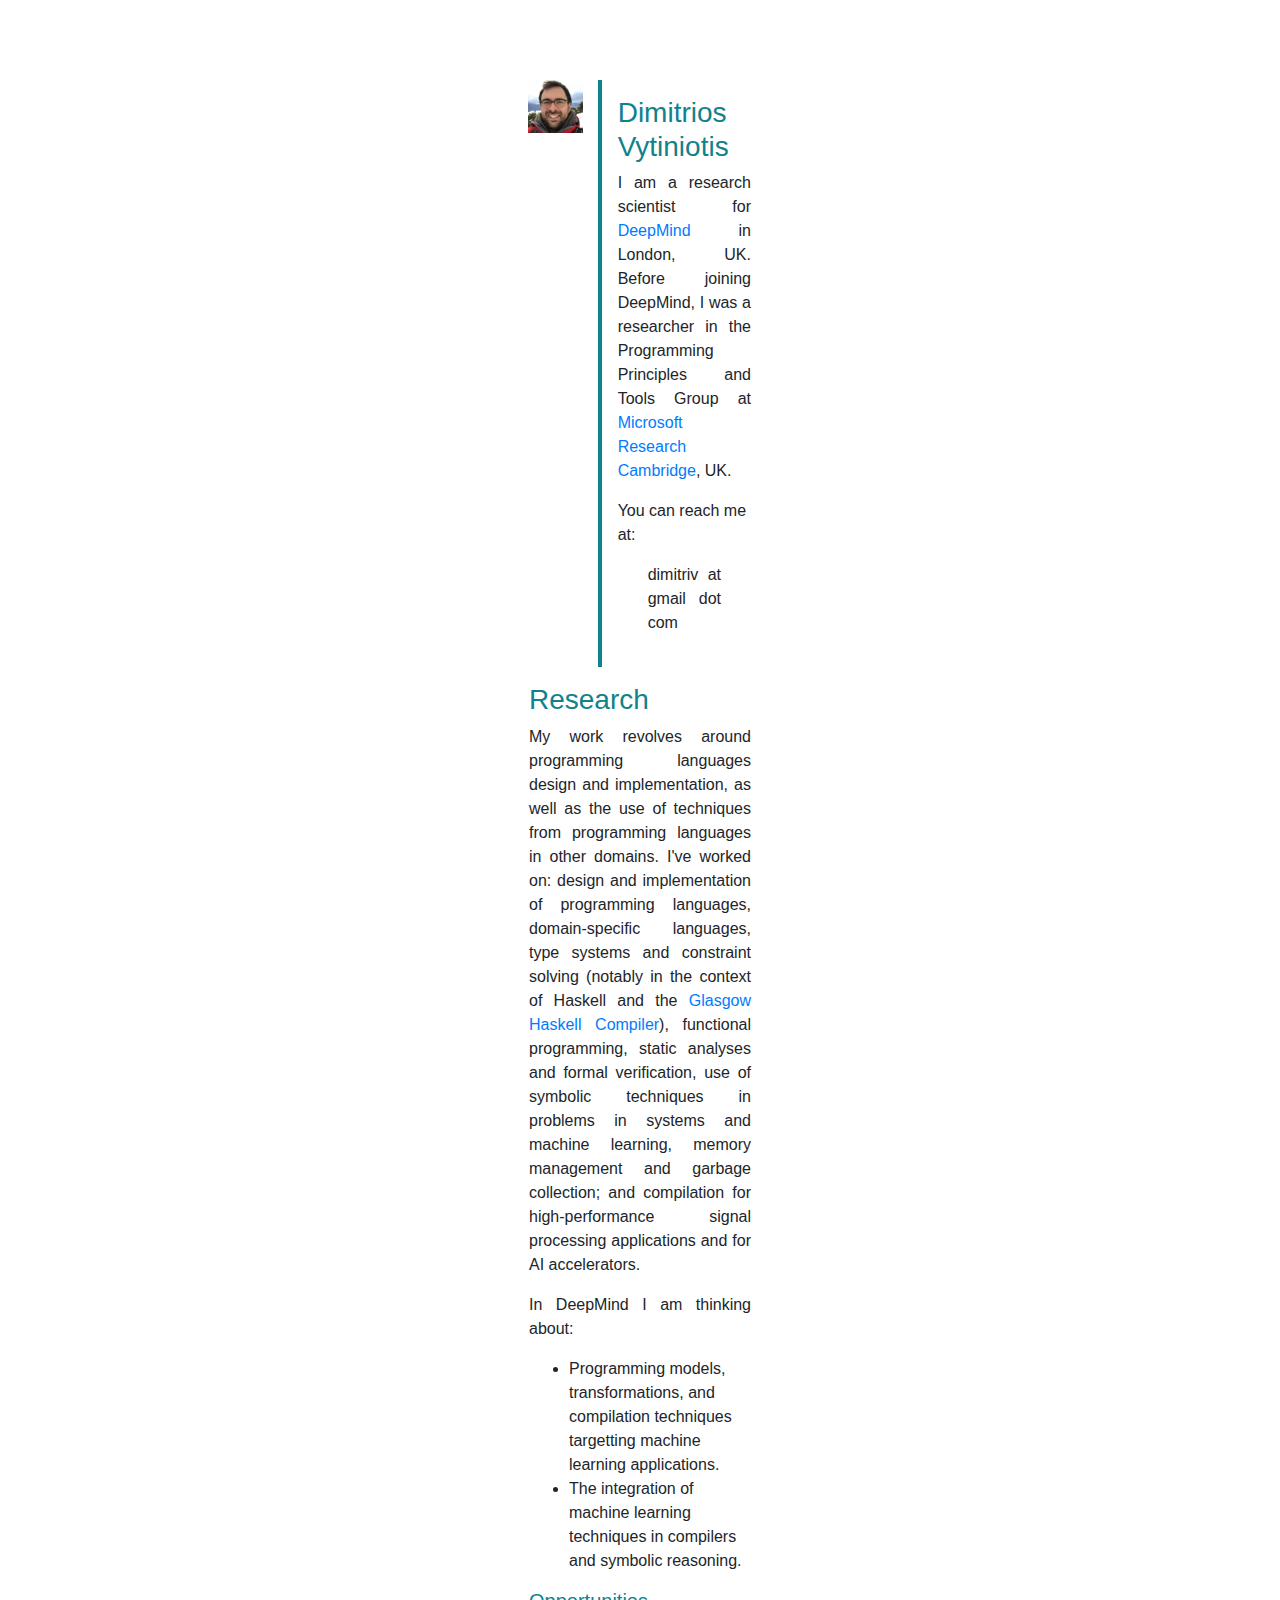
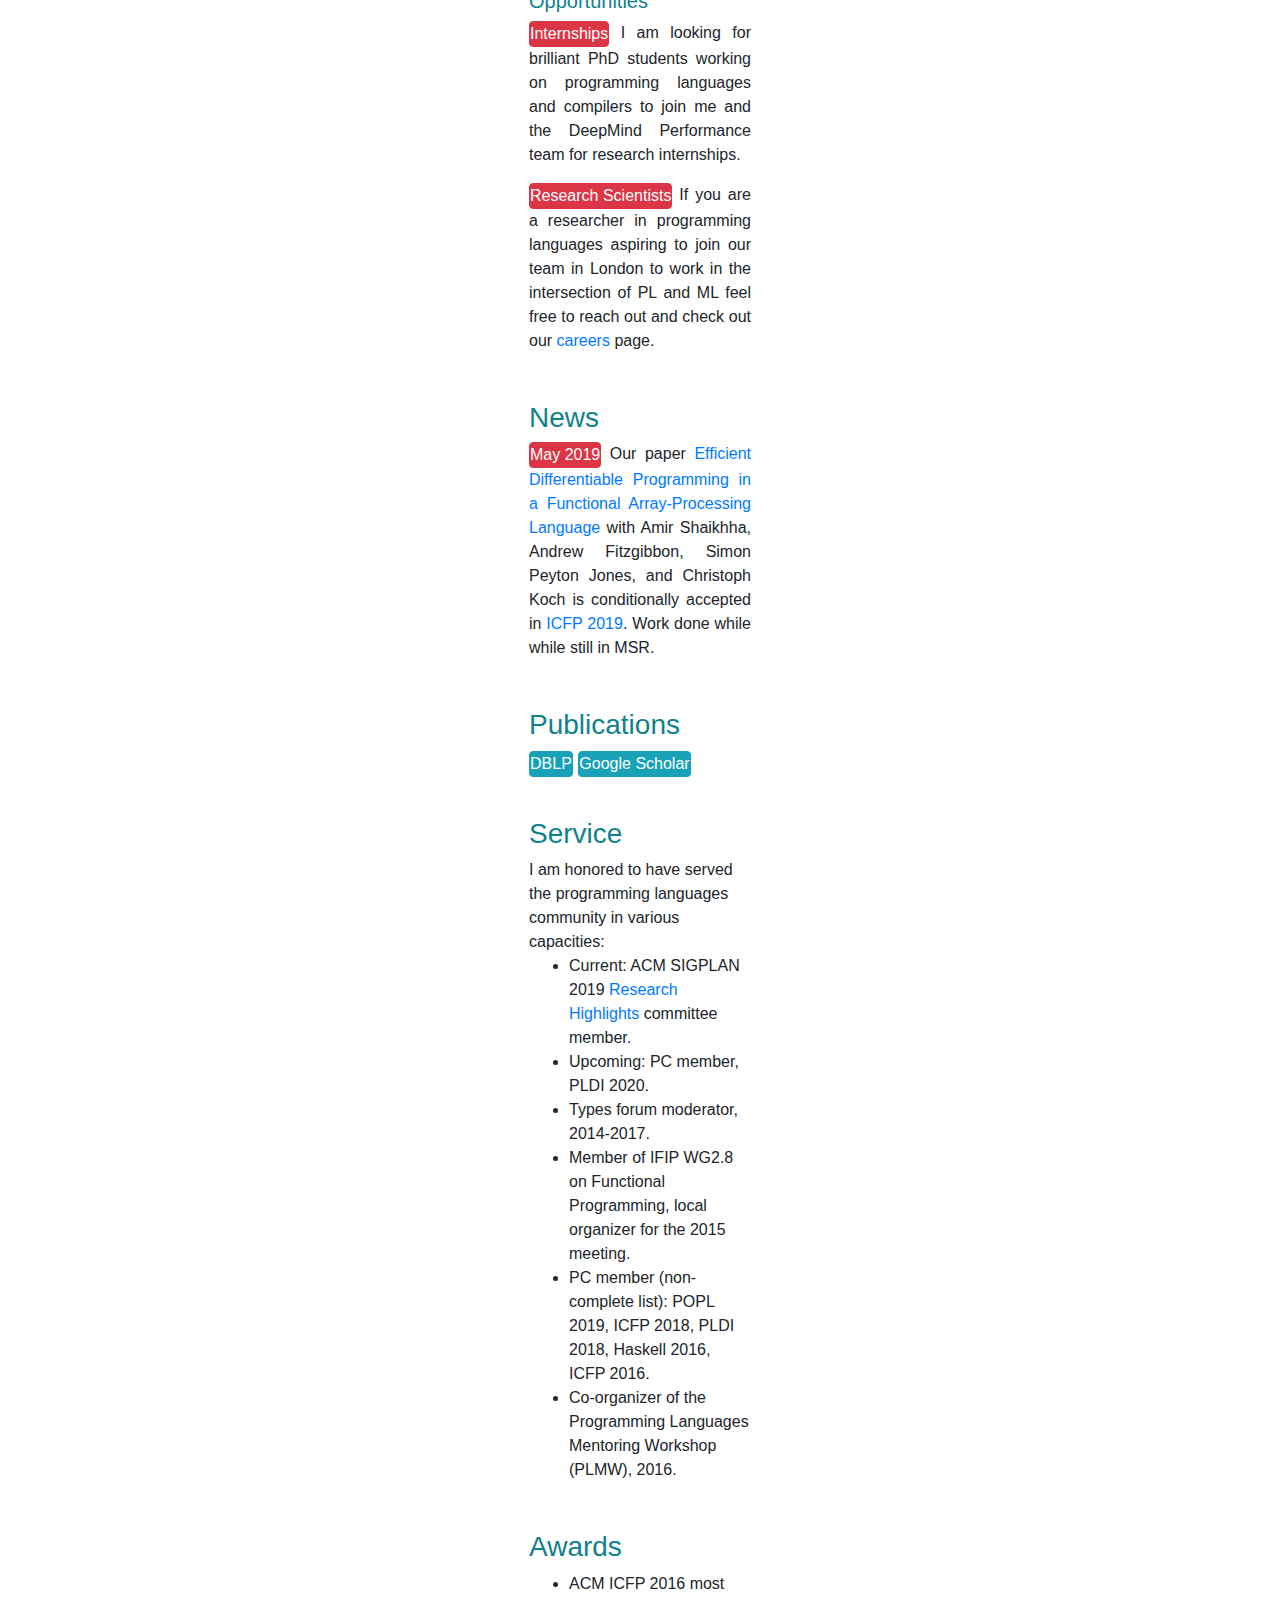
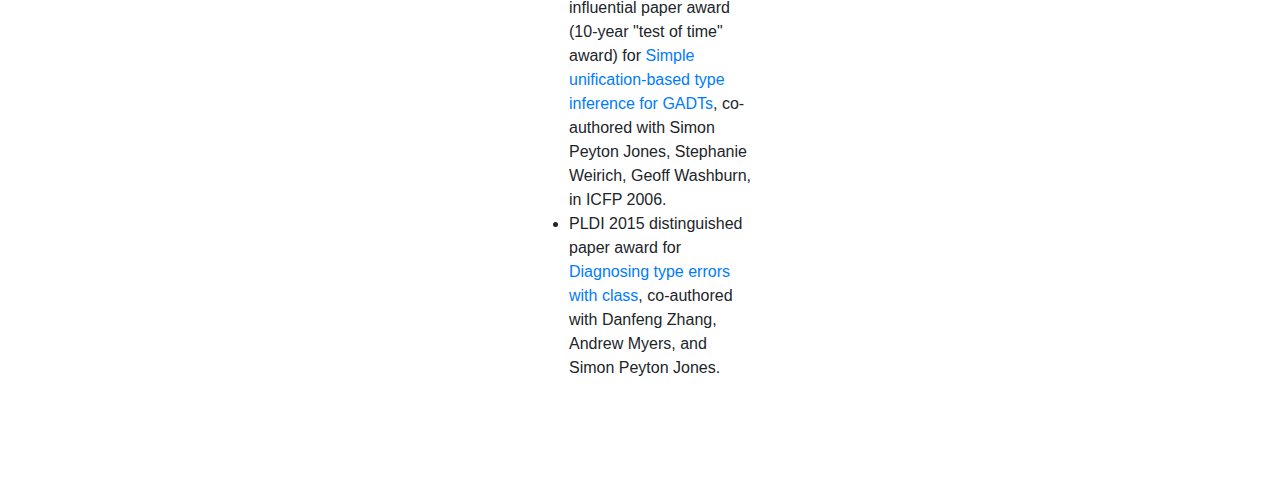
==== index.html @ 54e244bd "Initial page." ====
<!doctype html>
<html lang="en"> 
  <head>
    <!-- Required meta tags -->
    <meta charset="utf-8">
    <meta name="viewport" content="width=device-width, initial-scale=1, shrink-to-fit=no">

    <!-- Bootstrap CSS -->
    <link rel="stylesheet"
          href="https://stackpath.bootstrapcdn.com/bootstrap/4.3.1/css/bootstrap.min.css"
          integrity="sha384-ggOyR0iXCbMQv3Xipma34MD+dH/1fQ784/j6cY/iJTQUOhcWr7x9JvoRxT2MZw1T"
          crossorigin="anonymous">
    <link rel="stylesheet" type="text/css" href="css/main.css">
<link rel="stylesheet" href="https://use.fontawesome.com/releases/v5.6.3/css/all.css" integrity="sha384-UHRtZLI+pbxtHCWp1t77Bi1L4ZtiqrqD80Kn4Z8NTSRyMA2Fd33n5dQ8lWUE00s/" crossorigin="anonymous">    

    <!-- Optional JavaScript -->
    <!-- jQuery first, then Popper.js, then Bootstrap JS -->
    <script src="https://code.jquery.com/jquery-3.3.1.slim.min.js"
            integrity="sha384-q8i/X+965DzO0rT7abK41JStQIAqVgRVzpbzo5smXKp4YfRvH+8abtTE1Pi6jizo"
            crossorigin="anonymous"></script>
    <script src="https://cdnjs.cloudflare.com/ajax/libs/popper.js/1.14.7/umd/popper.min.js"
            integrity="sha384-UO2eT0CpHqdSJQ6hJty5KVphtPhzWj9WO1clHTMGa3JDZwrnQq4sF86dIHNDz0W1"
            crossorigin="anonymous"></script>
    <script src="https://stackpath.bootstrapcdn.com/bootstrap/4.3.1/js/bootstrap.min.js"
            integrity="sha384-JjSmVgyd0p3pXB1rRibZUAYoIIy6OrQ6VrjIEaFf/nJGzIxFDsf4x0xIM+B07jRM"
            crossorigin="anonymous"></script>

    
  </head>

 <!--  <\!-- navbar -\-> -->
 <!-- <nav class="navbar navbar-expand-lg fixed-top"> -->
 <!--   <a class="navbar-brand" href="#">Dimitrios Vytiniotis</a> -->
 <!--   <button class="navbar-toggler" type="button" -->
 <!--           data-toggle="collapse" data-target="#navbarSupportedContent" -->
 <!--           aria-controls="navbarSupportedContent" aria-expanded="false" -->
 <!--           aria-label="Toggle navigation"> -->
 <!--     <span class="navbar-toggler-icon"></span> -->
 <!--   </button> -->
 <!--   <div class="collapse navbar-collapse " id="navbarSupportedContent"> -->
 <!--     <ul class="navbar-nav mr-4"> -->
 <!--       <li class="nav-item"> -->
 <!--         <a class="nav-link" data-value="Research" href="#">Research</a> -->
 <!--       </li> -->
 <!--       <li class="nav-item"> -->
 <!--         <a class="nav-link" data-value="News" href="#">News</a> -->
 <!--       </li> -->
       
 <!--       <li class="nav-item"> -->
 <!--         <a class="nav-link " data-value="Publications" href="#">Publications</a> -->
 <!--       </li> -->
 <!--       <li class="nav-item"> -->
 <!--         <a class="nav-link " data-value="Service" href="#">Service</a> -->
 <!--       </li> -->
 <!--       <li class="nav-item"> -->
 <!--         <a class="nav-link " data-value="Contact" href="#">Contact</a> -->
 <!--       </li> -->
 <!--     </ul> -->
 <!--   </div> -->
 <!-- </nav> -->
 
 <header class="header">
 </header>
 <body>


 <div class="about">   
   <div class="row">
     <div class="col-lg-4 col-md-4 col-sm-12">
       <img src="images/dvytin-small.jpg" class="img-fluid">
       <!-- <span class="text-justify">Dimitrios Vytiniotis</span> -->
     </div>
     <div class="col-lg-8 col-md-8 col-sm-12 desc">
       
       <h3>Dimitrios Vytiniotis</h3>
       <p class="text-justify">
         I am a research scientist for
         <a href="https://deepmind.com">DeepMind</a> in
         London, UK. Before joining DeepMind, I was a
         researcher in the Programming Principles and Tools Group
         at <a href="https://www.microsoft.com/en-us/research/lab/microsoft-research-cambridge/">Microsoft
           Research Cambridge</a>, UK.
       </p>
       <p> You can reach me at:


      <!-- Buttons-->
      <div class="col text-justify">
        <!-- <div class="col-md-4"> -->
        <!--   <a class="btn-floating blue accent-1"> -->
        <!--     <i class="fas fa-map-marker-alt"></i> -->
        <!--   </a> -->
        <!--   <p>New York, 94126</p> -->
        <!--   <p class="mb-md-0">United States</p> -->
        <!-- </div> -->
        <!-- <div class="col-md-4"> -->
        <!--   <a class="btn-floating blue accent-1"> -->
        <!--     <i class="fas fa-phone"></i> -->
        <!--   </a> -->
        <!--   <p>+ 01 234 567 89</p> -->
        <!--   <p class="mb-md-0">Mon - Fri, 8:00-22:00</p> -->
        <!-- </div> -->
        <!-- <div class="col-md-12"> -->
        <!--   <a class="btn-floating blue accent-1"> -->
        <!--     <i class="fas fa-envelope"></i> -->
        <!--   </a> some@email.com -->
        <!-- </div> -->
        <div class="col-md-12">
          <a class="btn-floating blue accent-1">
            <i class="fas fa-envelope"></i>
          </a> dimitriv at gmail dot com
        </div>
      </div>         
       </p>
     </div>
   </div>

   <div class="row">
     <div class="col-lg-12 col-md-12 col-sm-12 full-desc">
       
       <h3>Research</h3>
       <p class="text-justify">
         My work revolves around programming languages design and
         implementation, as well as the use of techniques from programming languages in
         other domains.
         I've worked on: design and implementation of programming
         languages, domain-specific languages, type systems and
         constraint solving (notably in the context of Haskell and the <a href="https://www.haskell.org/ghc/">Glasgow Haskell Compiler</a>), functional programming,
         static analyses and formal verification, use of symbolic techniques in
         problems in systems and machine learning, memory management
         and garbage collection; and compilation for high-performance
         signal processing applications and for AI accelerators.
       </p>
       <p class="text-justify">
         In DeepMind I am thinking about:
         <ul>           
           <li>Programming models,
         transformations, and compilation techniques targetting machine
         learning applications. </li>
           <li>The integration
             of machine learning techniques in compilers and
             symbolic reasoning.</li>
         </ul>
       </p>       
       <h5>Opportunities</h5>
       <p class="text-justify">         
         <button type="button" class="btn btn-small btn-danger">Internships</button>
         I am looking for brilliant PhD students working on
         programming languages and compilers to join me and the
         DeepMind Performance team for research internships.
       </p>
       <p class="text-justify">
         <button type="button" class="btn btn-small btn-danger">Research Scientists</button>
         If you are a researcher in programming languages aspiring
         to join our team in London to work in the intersection of PL and ML feel free to reach out
         and check out our <a href="https://deepmind.com/careers/">careers</a> page.
       </p>
     <!-- </div> -->
   </div>
    </div>
    <div class="row">
     <div class="col-lg-12 col-md-12 col-sm-12 full-desc">       
       <h3>News</h3>
       <p class="text-justify">
         <button type="button" class="btn btn-small btn-danger">May 2019</button>
         Our paper
         <a href="">Efficient Differentiable Programming in a Functional Array-Processing Language</a>
         with Amir Shaikhha, Andrew Fitzgibbon, Simon Peyton Jones,
         and Christoph Koch is conditionally accepted
         in <a href="https://icfp19.sigplan.org/">ICFP 2019</a>. Work done while while still in MSR.
       <p class="text-justify">
       </p>
     </div>
    </div>

    <div class="row" id="Publications">
     <div class="col-lg-12 col-md-12 col-sm-12 full-desc">
       
       <h3>Publications</h3>       
       <h5>
         <a class="btn btn-small btn-info"
            href="https://dblp.uni-trier.de/pers/hd/v/Vytiniotis:Dimitrios">DBLP</a>
         <a class="btn btn-small btn-info"
            href="https://scholar.google.co.uk/citations?user=9tCyXw8AAAAJ&hl=en">Google Scholar</a>
       </h5>
     </div>
    </div>

    <div class="row" id="Service">
     <div class="col-lg-12 col-md-12 col-sm-12 full-desc">       
       <h3>Service </h3>
       I am honored to have served the programming languages community in various capacities:
       <ul>
         <li> Current: ACM SIGPLAN 2019
           <a href="https://www.sigplan.org/Highlights/">Research Highlights</a>
           committee member. </li>
         <li> Upcoming: PC member, PLDI 2020. </li> 
         <li> Types forum moderator, 2014-2017. </li>
         <li> Member of IFIP WG2.8 on Functional Programming,
              local organizer for the 2015 meeting.</li>
         <li> PC member (non-complete list): POPL 2019, ICFP 2018, PLDI 2018, Haskell 2016, ICFP 2016.
         <li> Co-organizer of the Programming Languages Mentoring Workshop (PLMW), 2016.
     </div>
    </div>

    <div class="row" id="Awards">
     <div class="col-lg-12 col-md-12 col-sm-12 full-desc">       
       <h3>Awards</h3>
       <ul>
         <li> ACM ICFP 2016 most influential paper award (10-year "test of time" award)
           for <a href="https://dl.acm.org/citation.cfm?id=1159811">Simple unification-based type inference for GADTs</a>, co-authored with
           Simon Peyton Jones, Stephanie Weirich, Geoff Washburn, in ICFP 2006. </li>
         <li> PLDI 2015 distinguished paper award for
           <a href="http://www.cse.psu.edu/~dbz5017/pub/pldi15.pdf">Diagnosing type errors with class</a>, co-authored with Danfeng Zhang, Andrew Myers, and Simon Peyton Jones.</li>
     </div>
    </div>

    
    
    
</div>
</body>
</html>
---- css/main.css ----
.navbar{
  background:#F97300;
  margin: 4em 32em;
  position: relative;
}

.nav-link , .navbar-brand{ color: #f4f4f4; cursor: pointer;}
.nav-link{ margin-right: 1em !important;}
.nav-link:hover{ background: #f4f4f4; color: #f97300; }
.navbar-collapse{ justify-content: flex-end;}
.navbar-toggler{  background:#fff !important;}


.about{
 margin: 4em 32em;
 padding: 1em;
 position: relative;
}
.about h1{
 color:#F97300;
 margin: 2em;
}
.about img{
 /* height: 100%; */
 width: 100%;
    /* border-radius: 50% */
}
.about span{
 display: block;
 color: #888;
 position: absolute;
 left: 115px;
}
.about .desc{
 padding: 1em;
 border-left:4px solid #10828C;
}

.about .full-desc{
 padding: 1em;
 border-left:4px;
}


.about .desc h3{
 color: #10828C;
}
.about .desc p{
 /* line-height:2; */
 /* color:#888; */

}

.about .full-desc h3{
 color: #10828C;
}
.about .fulldesc p{
 /* line-height:2; */
 color:#888;
}

.about .full-desc h5{
 color: #10828C;
}

.btn-info {
    padding: 0.0% 0;
    /* define values in pixels / Percentage or em. whatever suits
       your requirements */
}

.btn-danger {
    padding: 0.0% 0;
    /* define values in pixels / Percentage or em. whatever suits
       your requirements */
}
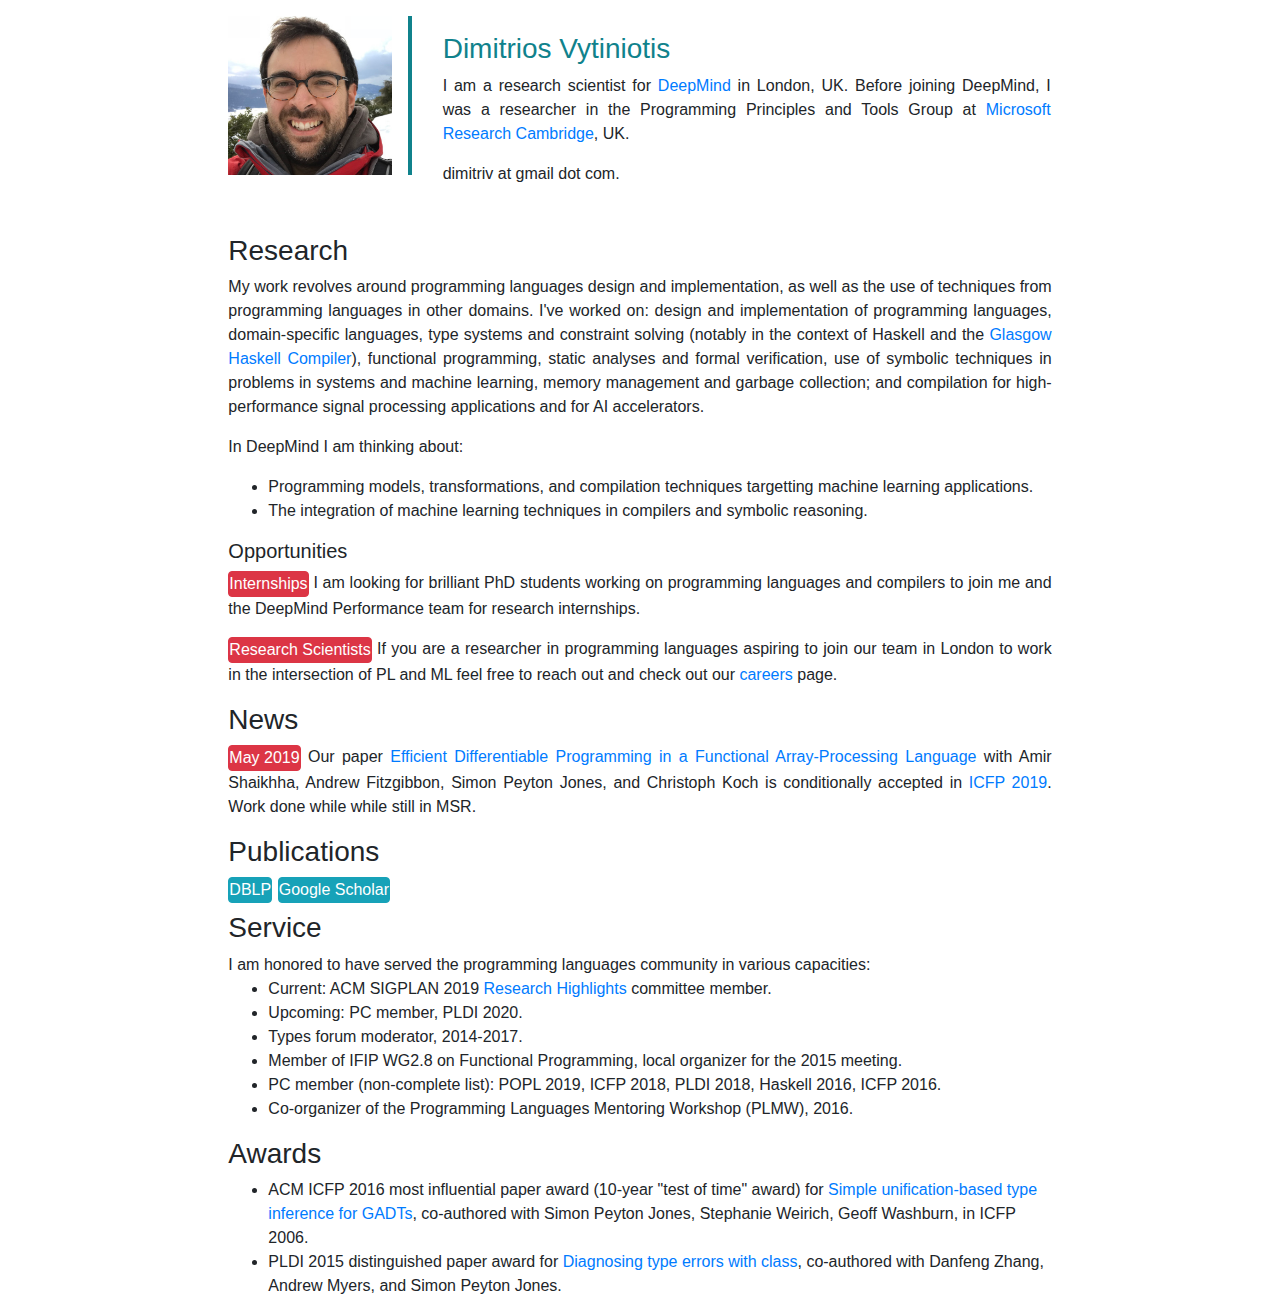
==== commit 524c3ebc: "Sizing updates." ====
--- a/index.html
+++ b/index.html
@@ -27,51 +27,18 @@
 
     
   </head>
-
- <!--  <\!-- navbar -\-> -->
- <!-- <nav class="navbar navbar-expand-lg fixed-top"> -->
- <!--   <a class="navbar-brand" href="#">Dimitrios Vytiniotis</a> -->
- <!--   <button class="navbar-toggler" type="button" -->
- <!--           data-toggle="collapse" data-target="#navbarSupportedContent" -->
- <!--           aria-controls="navbarSupportedContent" aria-expanded="false" -->
- <!--           aria-label="Toggle navigation"> -->
- <!--     <span class="navbar-toggler-icon"></span> -->
- <!--   </button> -->
- <!--   <div class="collapse navbar-collapse " id="navbarSupportedContent"> -->
- <!--     <ul class="navbar-nav mr-4"> -->
- <!--       <li class="nav-item"> -->
- <!--         <a class="nav-link" data-value="Research" href="#">Research</a> -->
- <!--       </li> -->
- <!--       <li class="nav-item"> -->
- <!--         <a class="nav-link" data-value="News" href="#">News</a> -->
- <!--       </li> -->
-       
- <!--       <li class="nav-item"> -->
- <!--         <a class="nav-link " data-value="Publications" href="#">Publications</a> -->
- <!--       </li> -->
- <!--       <li class="nav-item"> -->
- <!--         <a class="nav-link " data-value="Service" href="#">Service</a> -->
- <!--       </li> -->
- <!--       <li class="nav-item"> -->
- <!--         <a class="nav-link " data-value="Contact" href="#">Contact</a> -->
- <!--       </li> -->
- <!--     </ul> -->
- <!--   </div> -->
- <!-- </nav> -->
  
  <header class="header">
  </header>
  <body>
-
-
- <div class="about">   
+ <div class="container-fluid">
+   <div class="about">
    <div class="row">
-     <div class="col-lg-4 col-md-4 col-sm-12">
-       <img src="images/dvytin-small.jpg" class="img-fluid">
-       <!-- <span class="text-justify">Dimitrios Vytiniotis</span> -->
+     <div class="col-sm-2"></div>
+     <div class="col-sm-2">
+       <img src="images/dvytin-small.jpg" class="img-responsive">
      </div>
-     <div class="col-lg-8 col-md-8 col-sm-12 desc">
-       
+     <div class="col-sm-6 desc">
        <h3>Dimitrios Vytiniotis</h3>
        <p class="text-justify">
          I am a research scientist for
@@ -81,43 +48,15 @@
          at <a href="https://www.microsoft.com/en-us/research/lab/microsoft-research-cambridge/">Microsoft
            Research Cambridge</a>, UK.
        </p>
-       <p> You can reach me at:
-
-
-      <!-- Buttons-->
-      <div class="col text-justify">
-        <!-- <div class="col-md-4"> -->
-        <!--   <a class="btn-floating blue accent-1"> -->
-        <!--     <i class="fas fa-map-marker-alt"></i> -->
-        <!--   </a> -->
-        <!--   <p>New York, 94126</p> -->
-        <!--   <p class="mb-md-0">United States</p> -->
-        <!-- </div> -->
-        <!-- <div class="col-md-4"> -->
-        <!--   <a class="btn-floating blue accent-1"> -->
-        <!--     <i class="fas fa-phone"></i> -->
-        <!--   </a> -->
-        <!--   <p>+ 01 234 567 89</p> -->
-        <!--   <p class="mb-md-0">Mon - Fri, 8:00-22:00</p> -->
-        <!-- </div> -->
-        <!-- <div class="col-md-12"> -->
-        <!--   <a class="btn-floating blue accent-1"> -->
-        <!--     <i class="fas fa-envelope"></i> -->
-        <!--   </a> some@email.com -->
-        <!-- </div> -->
-        <div class="col-md-12">
-          <a class="btn-floating blue accent-1">
-            <i class="fas fa-envelope"></i>
-          </a> dimitriv at gmail dot com
-        </div>
-      </div>         
-       </p>
+       <p> <a class="btn-floating blue accent-1"><i class="fas fa-envelope"></i></a> dimitriv at gmail dot com.</p>
      </div>
+     <div class="col-sm-2"></div>
    </div>
-
+  </div>
+   
    <div class="row">
-     <div class="col-lg-12 col-md-12 col-sm-12 full-desc">
-       
+     <div class="col-sm-2"></div>
+     <div class="col-sm-8">
        <h3>Research</h3>
        <p class="text-justify">
          My work revolves around programming languages design and
@@ -157,9 +96,12 @@
        </p>
      <!-- </div> -->
    </div>
-    </div>
-    <div class="row">
-     <div class="col-lg-12 col-md-12 col-sm-12 full-desc">       
+   <div class="col-sm-2"></div>
+   </div>
+
+   <div class="row">
+    <div class="col-sm-2"></div>
+    <div class="col-sm-8 full-desc">       
        <h3>News</h3>
        <p class="text-justify">
          <button type="button" class="btn btn-small btn-danger">May 2019</button>
@@ -171,10 +113,12 @@
        <p class="text-justify">
        </p>
      </div>
-    </div>
-
+    <div class="col-sm-2"></div>
+   </div>
+    
     <div class="row" id="Publications">
-     <div class="col-lg-12 col-md-12 col-sm-12 full-desc">
+    <div class="col-sm-2"></div>
+     <div class="col-sm-8 full-desc">
        
        <h3>Publications</h3>       
        <h5>
@@ -184,10 +128,12 @@
             href="https://scholar.google.co.uk/citations?user=9tCyXw8AAAAJ&hl=en">Google Scholar</a>
        </h5>
      </div>
+     <div class="col-sm-2"></div>
     </div>
 
     <div class="row" id="Service">
-     <div class="col-lg-12 col-md-12 col-sm-12 full-desc">       
+     <div class="col-sm-2"></div> 
+     <div class="col-sm-8 full-desc">       
        <h3>Service </h3>
        I am honored to have served the programming languages community in various capacities:
        <ul>
@@ -201,10 +147,12 @@
          <li> PC member (non-complete list): POPL 2019, ICFP 2018, PLDI 2018, Haskell 2016, ICFP 2016.
          <li> Co-organizer of the Programming Languages Mentoring Workshop (PLMW), 2016.
      </div>
+     <div class="col-sm-2"></div>
     </div>
-
+  
     <div class="row" id="Awards">
-     <div class="col-lg-12 col-md-12 col-sm-12 full-desc">       
+     <div class="col-sm-2"></div> 
+     <div class="col-sm-8 full-desc">       
        <h3>Awards</h3>
        <ul>
          <li> ACM ICFP 2016 most influential paper award (10-year "test of time" award)
@@ -213,11 +161,8 @@
          <li> PLDI 2015 distinguished paper award for
            <a href="http://www.cse.psu.edu/~dbz5017/pub/pldi15.pdf">Diagnosing type errors with class</a>, co-authored with Danfeng Zhang, Andrew Myers, and Simon Peyton Jones.</li>
      </div>
+     <div class="col-sm-8"></div> 
     </div>
-
-    
-    
-    
-</div>
+ </div>
 </body>
 </html>
--- a/css/main.css
+++ b/css/main.css
@@ -12,8 +12,9 @@
 
 
 .about{
- margin: 4em 32em;
- padding: 1em;
+ /* margin: 4em 32em; */
+ padding-top: 1em;
+ padding-bottom: 1em;
  position: relative;
 }
 .about h1{
@@ -21,10 +22,14 @@
  margin: 2em;
 }
 .about img{
- /* height: 100%; */
- width: 100%;
-    /* border-radius: 50% */
+  /* height: 100%; */ 
+ border-right:4px solid #10828C;
+ padding-right: 1em;
+ /* border-bottom:4px solid #10828C; */
+ max-width: 100%;
+ height: auto;
 }
+
 .about span{
  display: block;
  color: #888;
@@ -33,7 +38,6 @@
 }
 .about .desc{
  padding: 1em;
- border-left:4px solid #10828C;
 }
 
 .about .full-desc{
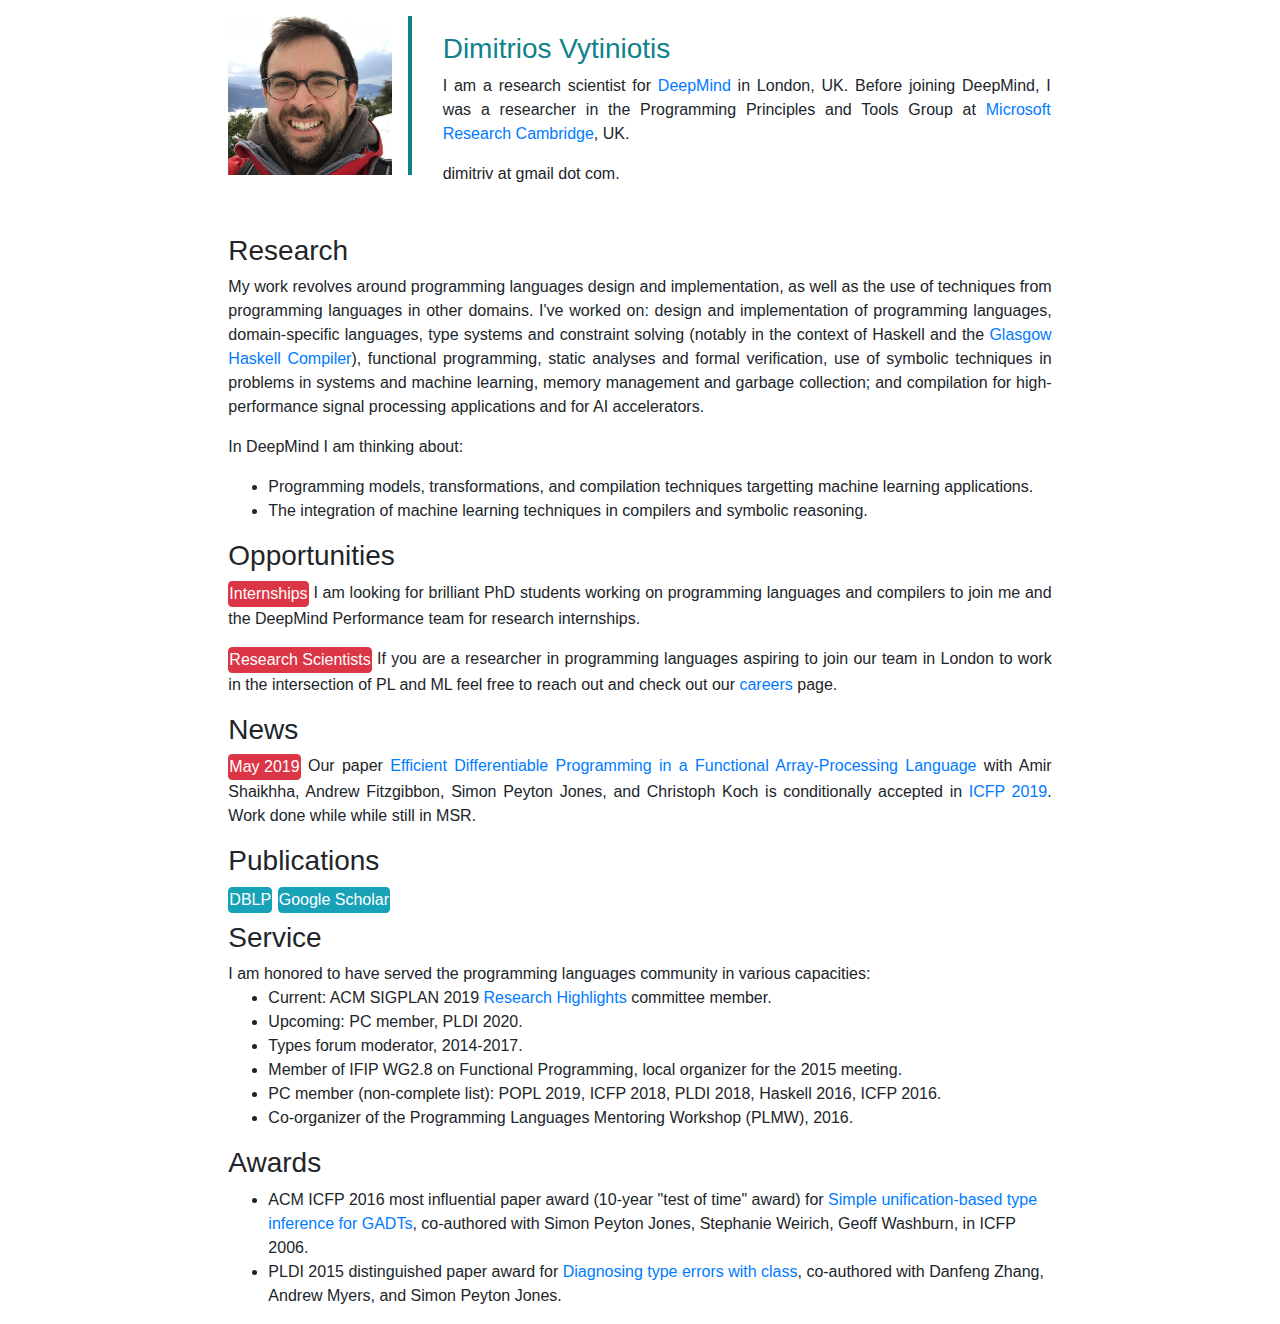
==== commit 71771ba7: "Sizing updates" ====
--- a/index.html
+++ b/index.html
@@ -81,22 +81,29 @@
              symbolic reasoning.</li>
          </ul>
        </p>       
-       <h5>Opportunities</h5>
-       <p class="text-justify">         
-         <button type="button" class="btn btn-small btn-danger">Internships</button>
-         I am looking for brilliant PhD students working on
-         programming languages and compilers to join me and the
-         DeepMind Performance team for research internships.
-       </p>
-       <p class="text-justify">
-         <button type="button" class="btn btn-small btn-danger">Research Scientists</button>
-         If you are a researcher in programming languages aspiring
-         to join our team in London to work in the intersection of PL and ML feel free to reach out
-         and check out our <a href="https://deepmind.com/careers/">careers</a> page.
-       </p>
      <!-- </div> -->
    </div>
    <div class="col-sm-2"></div>
+   </div>
+
+   <div class="row">
+     <div class="col-sm-2"></div>
+     <div class="col-sm-8 full-desc">
+        <h3>Opportunities</h3>
+        <p class="text-justify">         
+          <button type="button" class="btn btn-small btn-danger">Internships</button>
+          I am looking for brilliant PhD students working on
+          programming languages and compilers to join me and the
+          DeepMind Performance team for research internships.
+        </p>
+        <p class="text-justify">
+          <button type="button" class="btn btn-small btn-danger">Research Scientists</button>
+          If you are a researcher in programming languages aspiring
+          to join our team in London to work in the intersection of PL and ML feel free to reach out
+          and check out our <a href="https://deepmind.com/careers/">careers</a> page.
+        </p> 
+     </div>
+     <div class="col-sm-2"></div>
    </div>
 
    <div class="row">
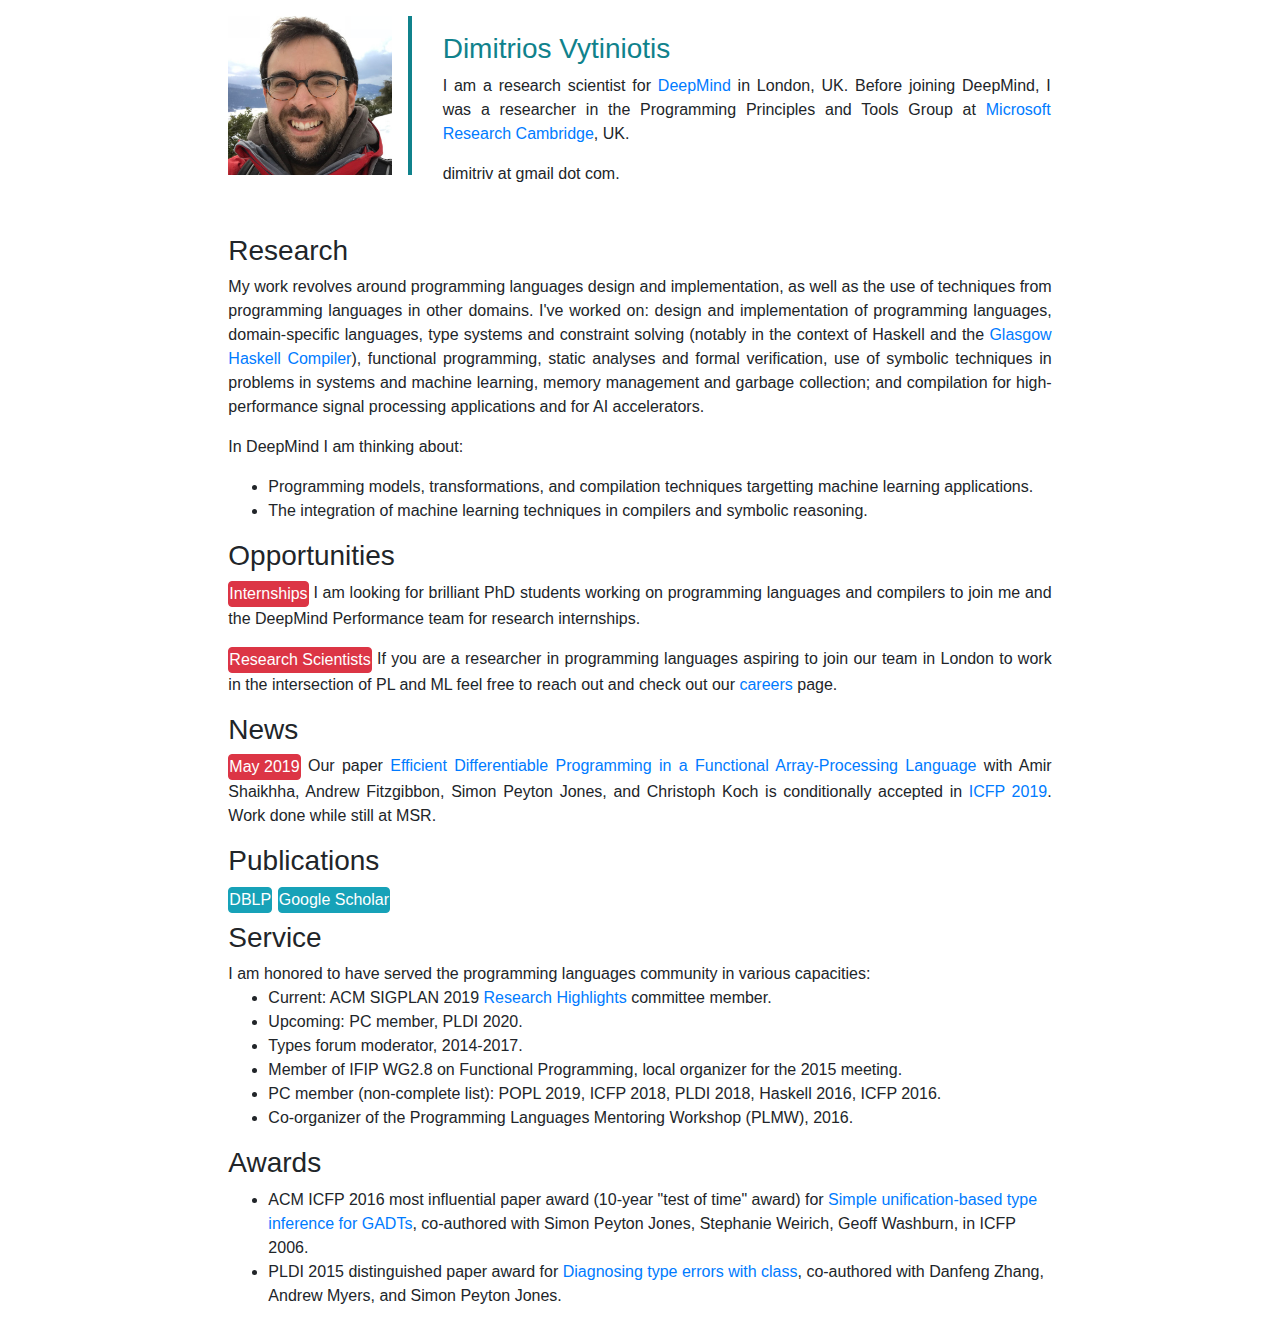
==== commit ca32180b: "Minor" ====
--- a/index.html
+++ b/index.html
@@ -116,7 +116,7 @@
          <a href="">Efficient Differentiable Programming in a Functional Array-Processing Language</a>
          with Amir Shaikhha, Andrew Fitzgibbon, Simon Peyton Jones,
          and Christoph Koch is conditionally accepted
-         in <a href="https://icfp19.sigplan.org/">ICFP 2019</a>. Work done while while still in MSR.
+         in <a href="https://icfp19.sigplan.org/">ICFP 2019</a>. Work done while still at MSR.         
        <p class="text-justify">
        </p>
      </div>
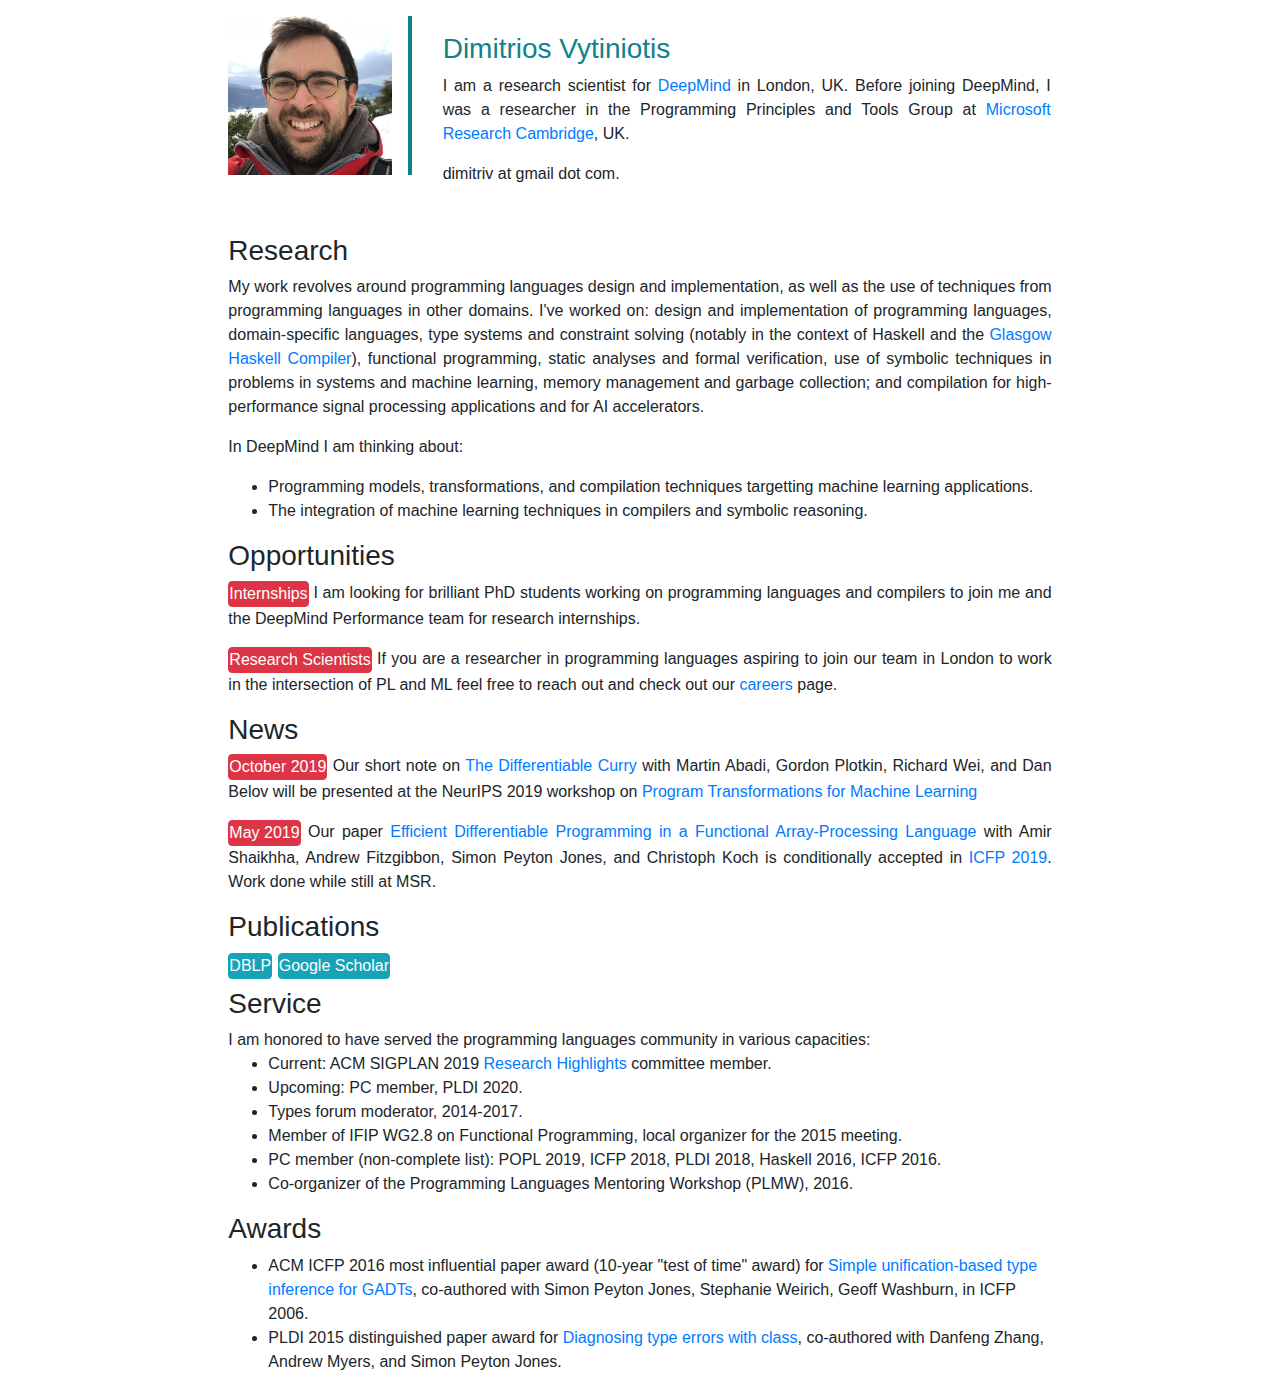
==== commit 3dbbaa05: "Updating workshop paper" ====
--- a/index.html
+++ b/index.html
@@ -109,7 +109,14 @@
    <div class="row">
     <div class="col-sm-2"></div>
     <div class="col-sm-8 full-desc">       
-       <h3>News</h3>
+      <h3>News</h3>
+       <p class="text-justify">
+         <button type="button" class="btn btn-small btn-danger">October 2019</button>
+         Our short note on  
+         <a href="papers/hoad-workshop.pdf">The Differentiable Curry </a> with Martin Abadi, Gordon Plotkin, Richard Wei,
+         and Dan Belov will be presented at the NeurIPS 2019 workshop on
+         <a href="https://program-transformations.github.io">Program Transformations for Machine Learning</a>
+       </p>      
        <p class="text-justify">
          <button type="button" class="btn btn-small btn-danger">May 2019</button>
          Our paper
@@ -118,6 +125,7 @@
          and Christoph Koch is conditionally accepted
          in <a href="https://icfp19.sigplan.org/">ICFP 2019</a>. Work done while still at MSR.         
        <p class="text-justify">
+         
        </p>
      </div>
     <div class="col-sm-2"></div>
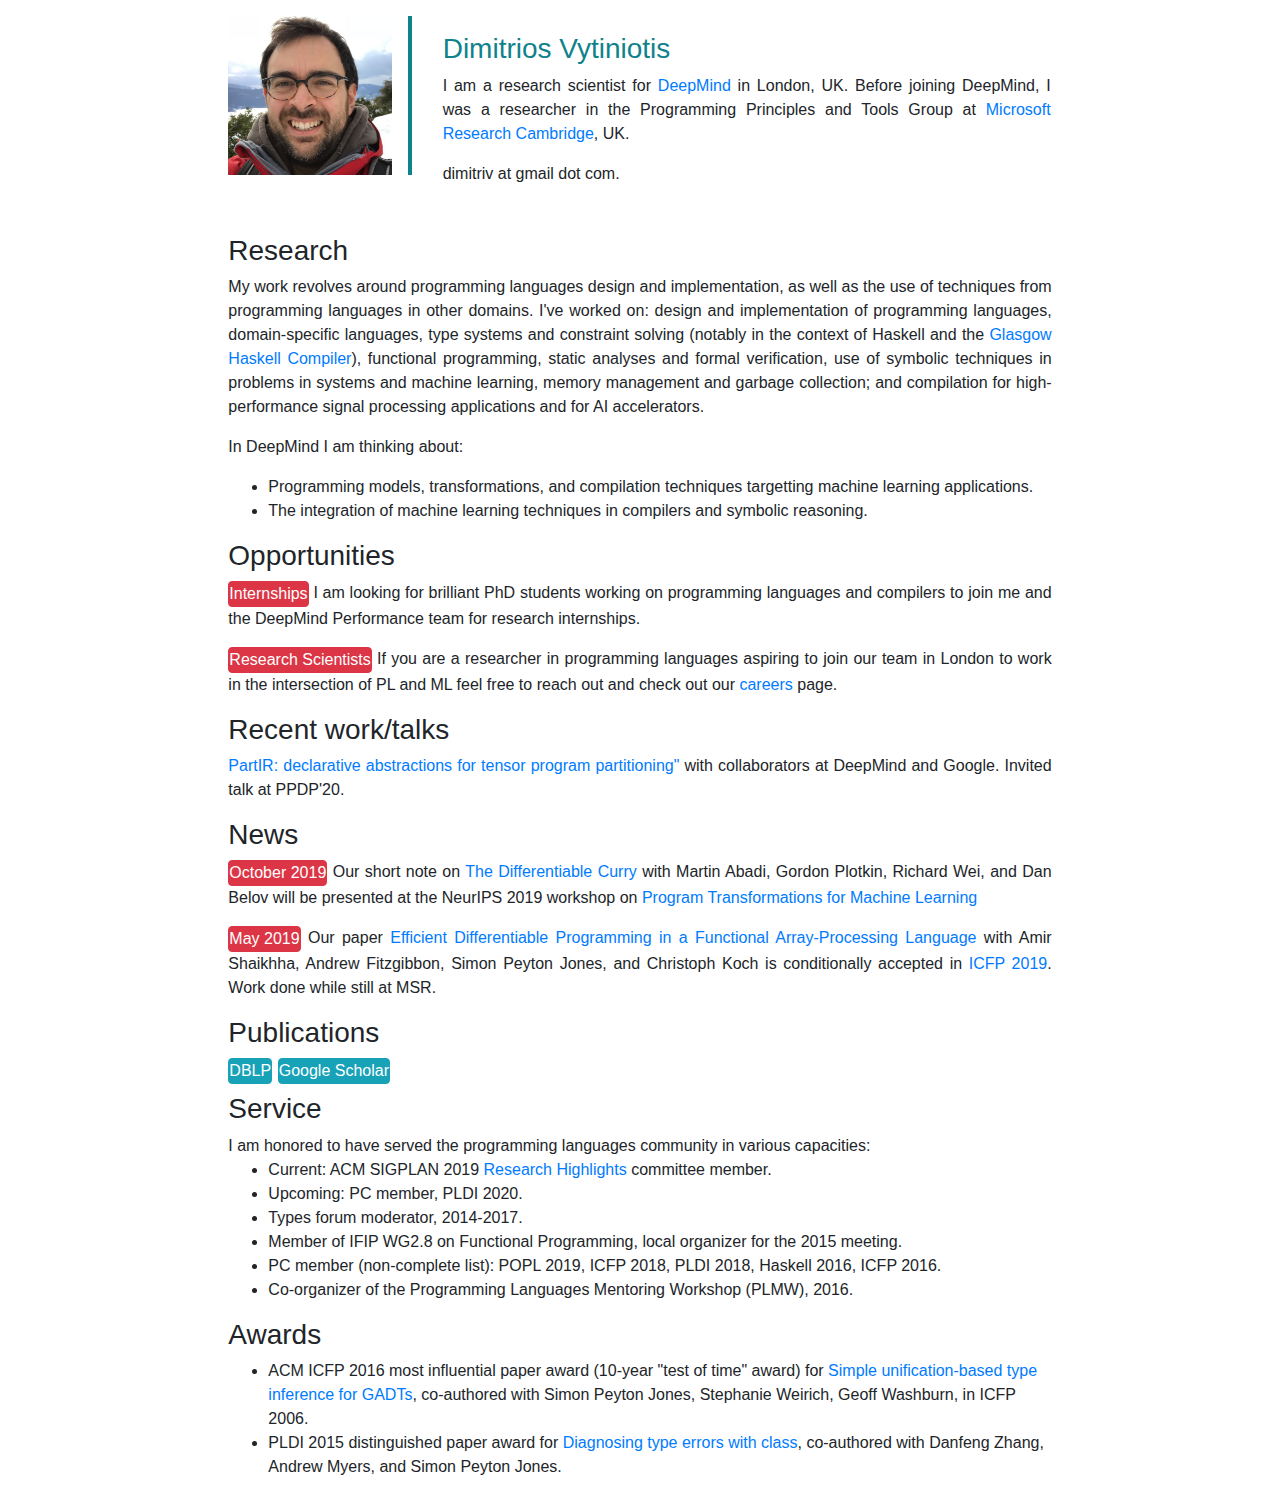
==== commit f24fdbb8: "Updates" ====
--- a/index.html
+++ b/index.html
@@ -108,7 +108,13 @@
 
    <div class="row">
     <div class="col-sm-2"></div>
-    <div class="col-sm-8 full-desc">       
+    <div class="col-sm-8 full-desc">
+      <h3>Recent work/talks</h3>
+       <p class="text-justify">
+         <a href="partir-ppdp.pdf">PartIR: declarative abstractions for tensor program partitioning"</a>
+         with collaborators at DeepMind and Google. Invited talk at PPDP'20.
+       <p class="text-justify">
+         
       <h3>News</h3>
        <p class="text-justify">
          <button type="button" class="btn btn-small btn-danger">October 2019</button>
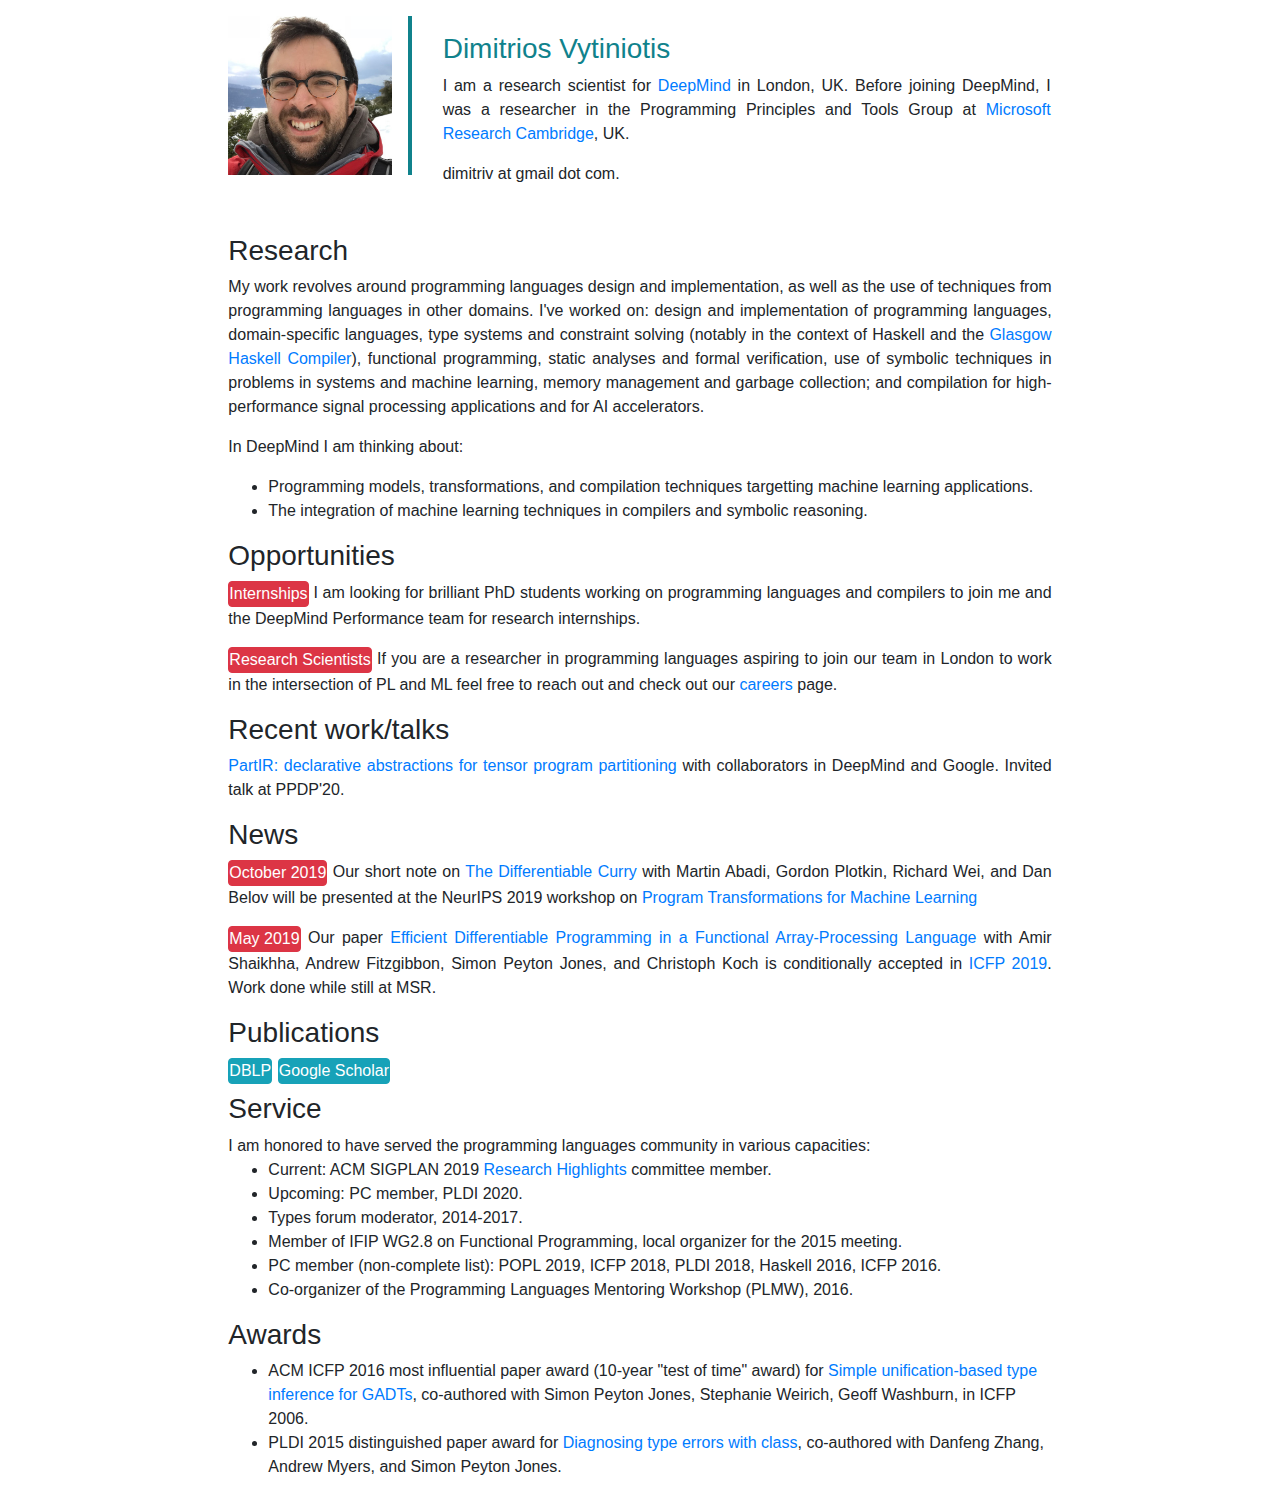
==== commit 761041df: "Typo" ====
--- a/index.html
+++ b/index.html
@@ -111,8 +111,8 @@
     <div class="col-sm-8 full-desc">
       <h3>Recent work/talks</h3>
        <p class="text-justify">
-         <a href="partir-ppdp.pdf">PartIR: declarative abstractions for tensor program partitioning"</a>
-         with collaborators at DeepMind and Google. Invited talk at PPDP'20.
+         <a href="partir-ppdp.pdf">PartIR: declarative abstractions for tensor program partitioning</a>
+         with collaborators in DeepMind and Google. Invited talk at PPDP'20.
        <p class="text-justify">
          
       <h3>News</h3>
